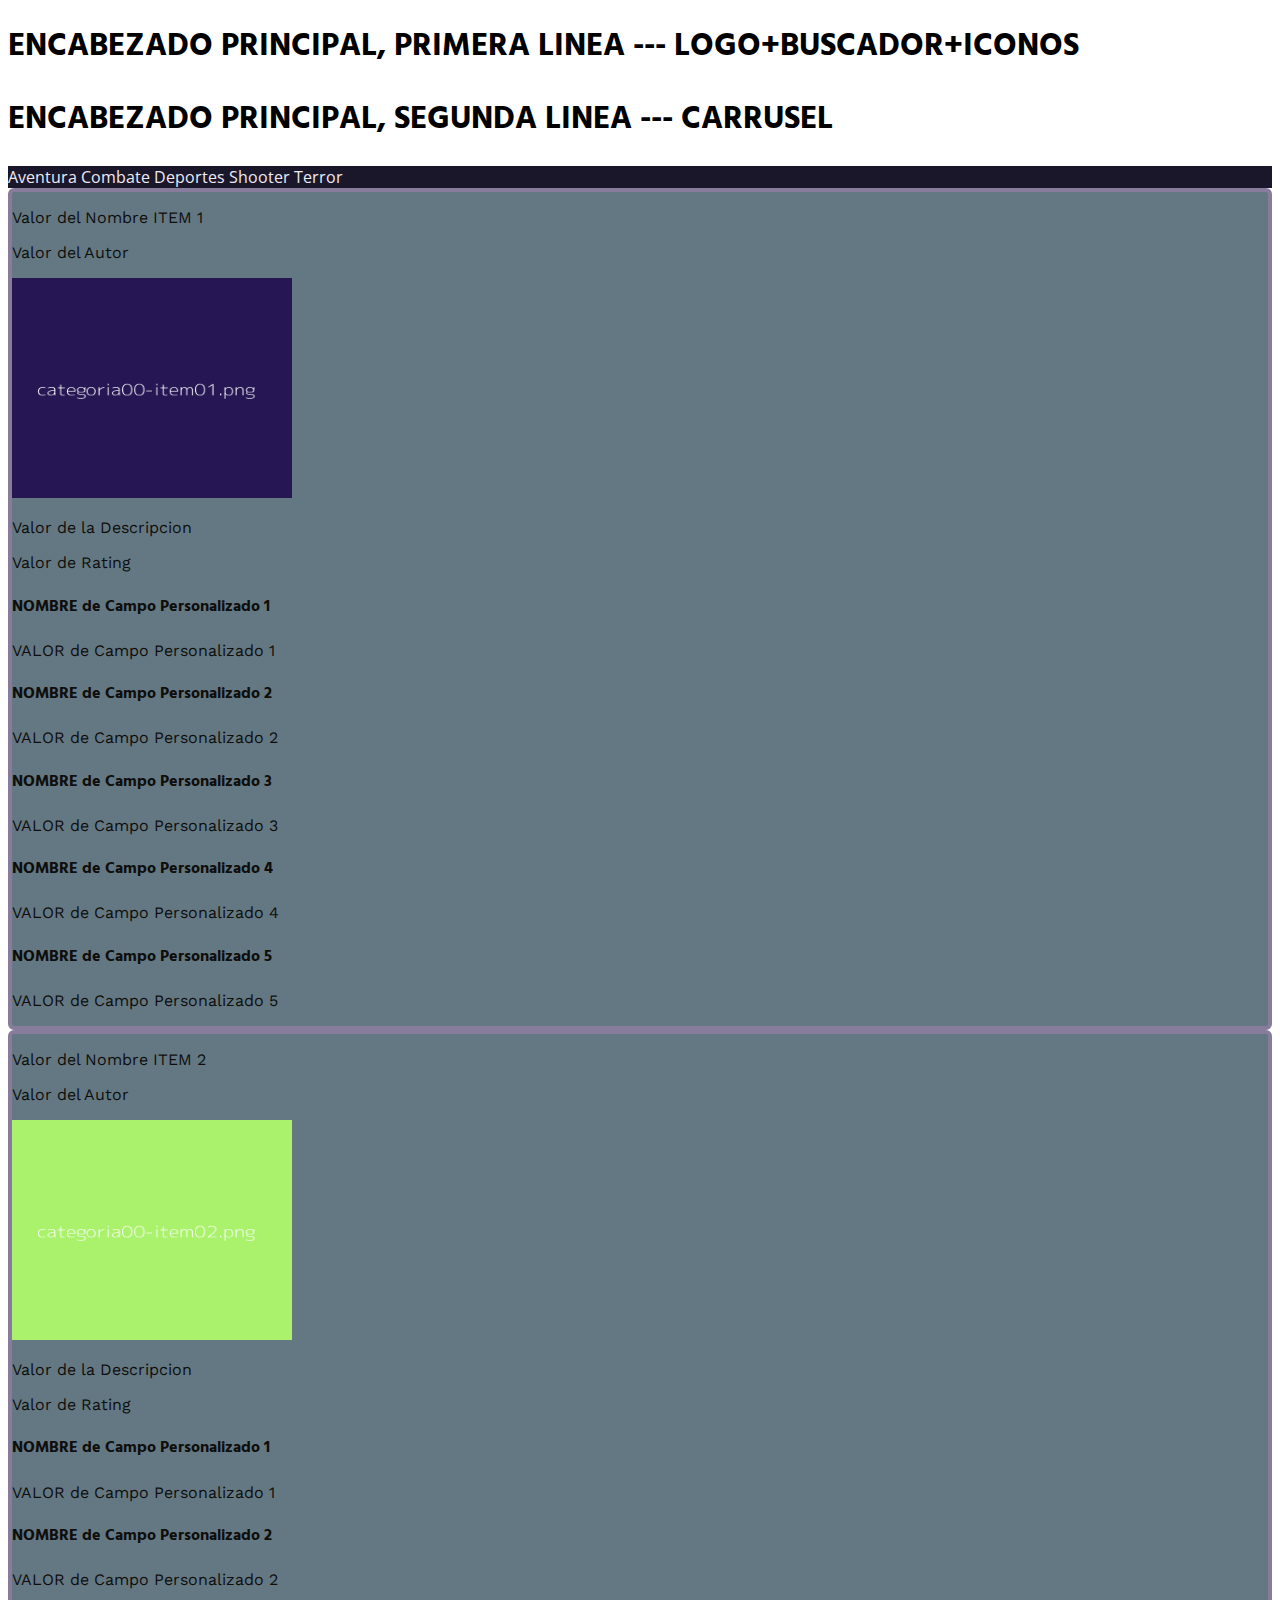
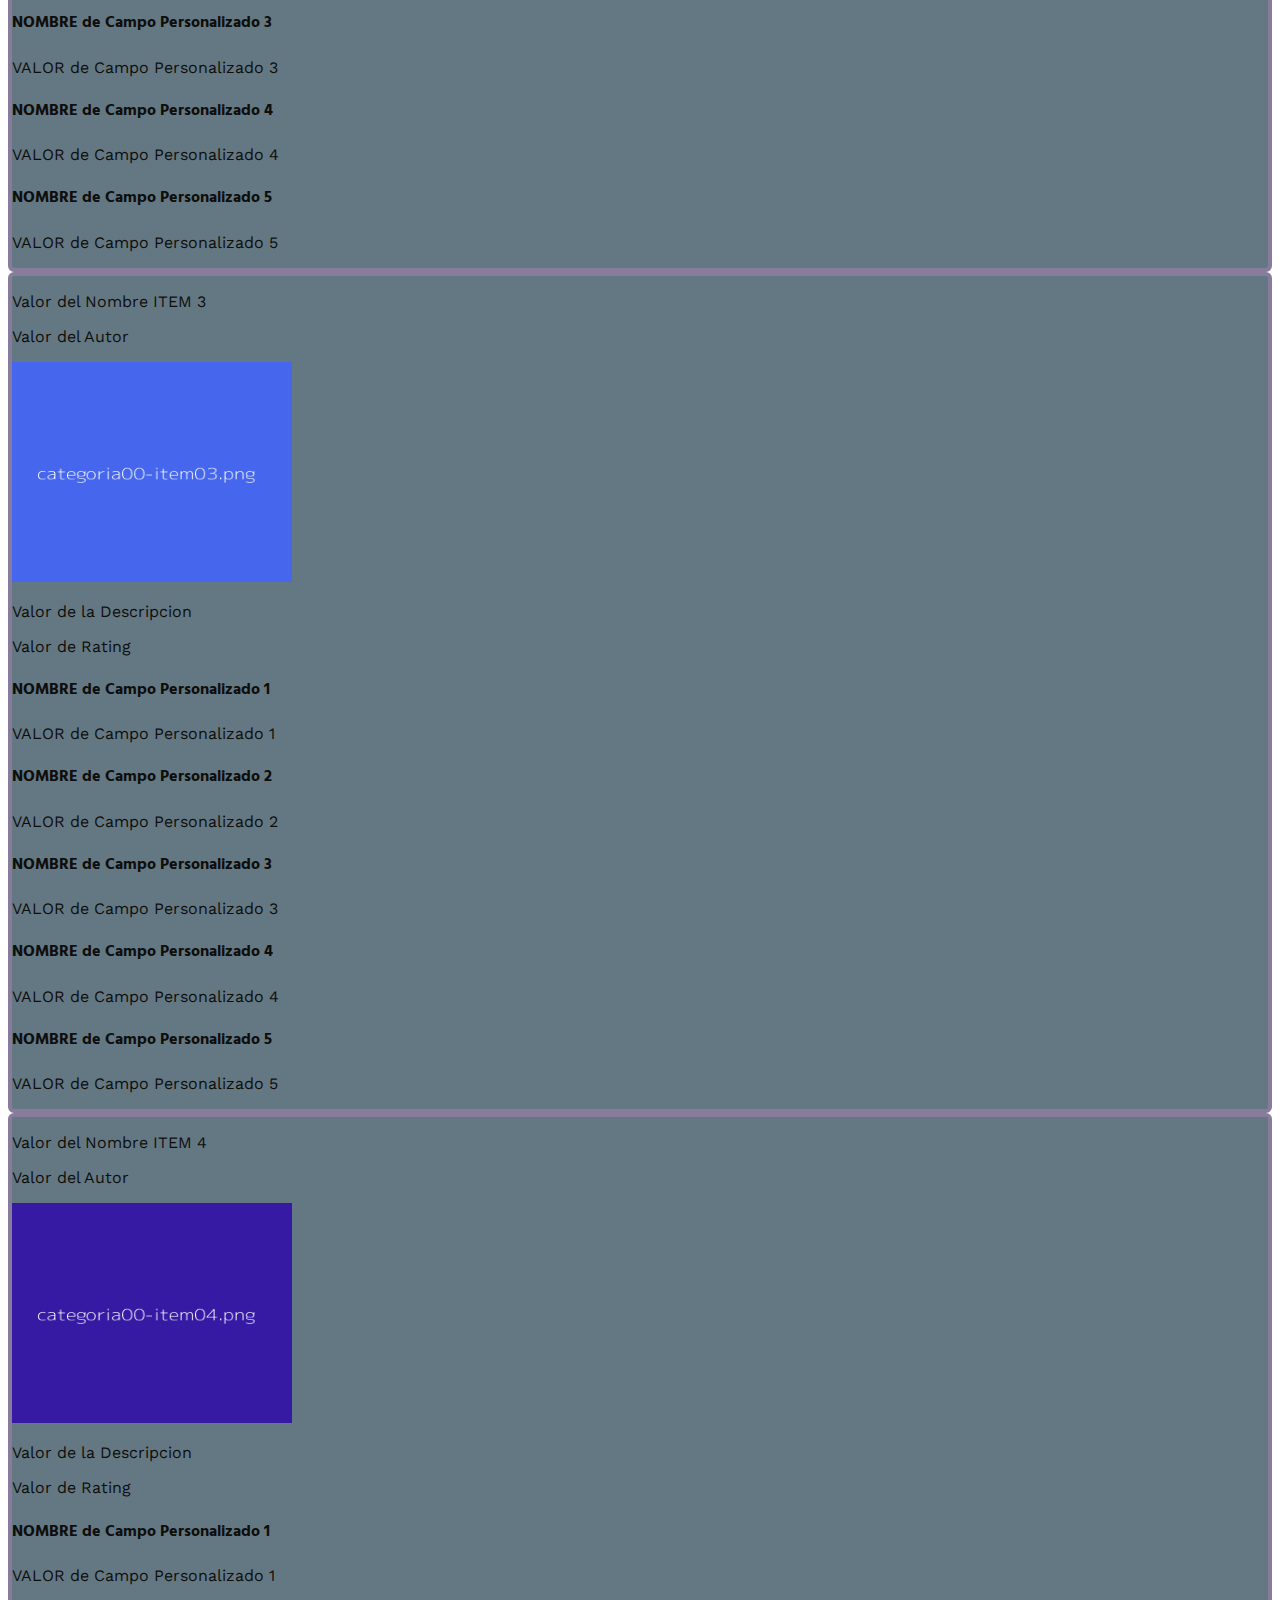
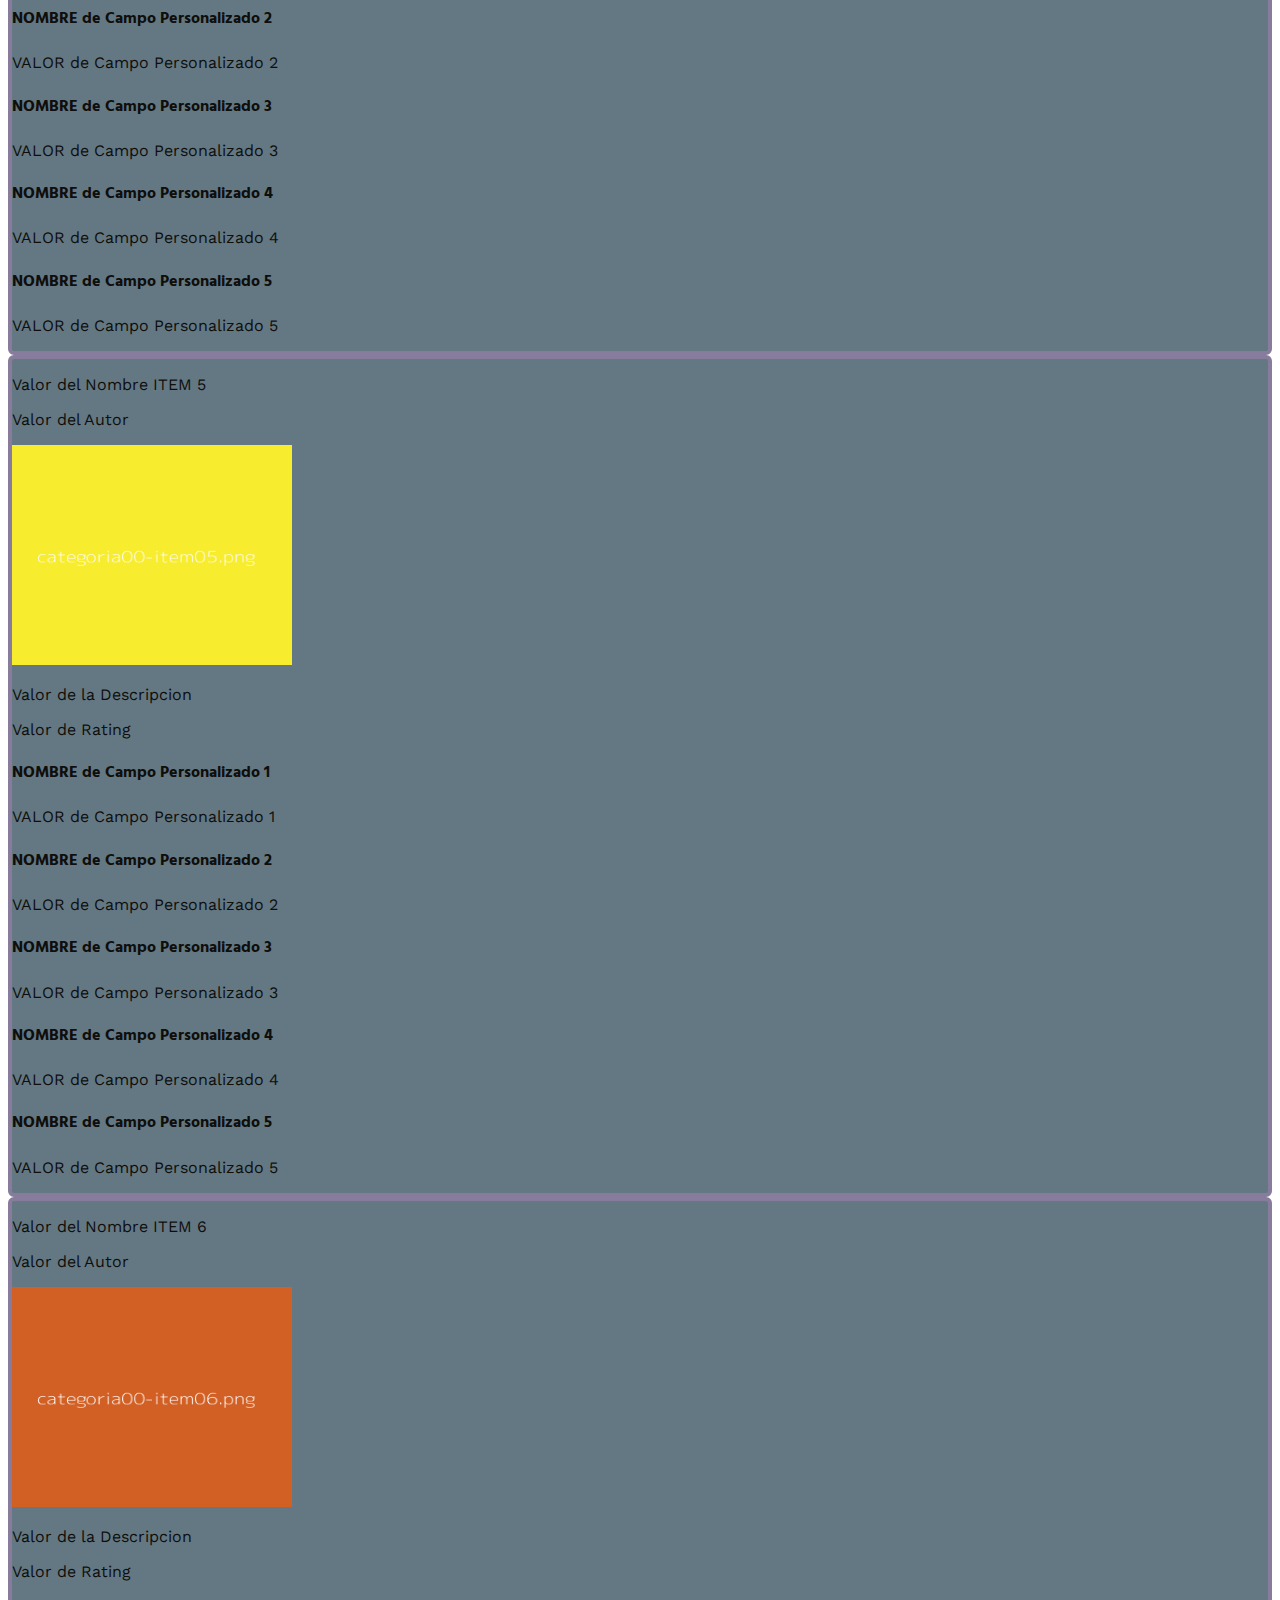
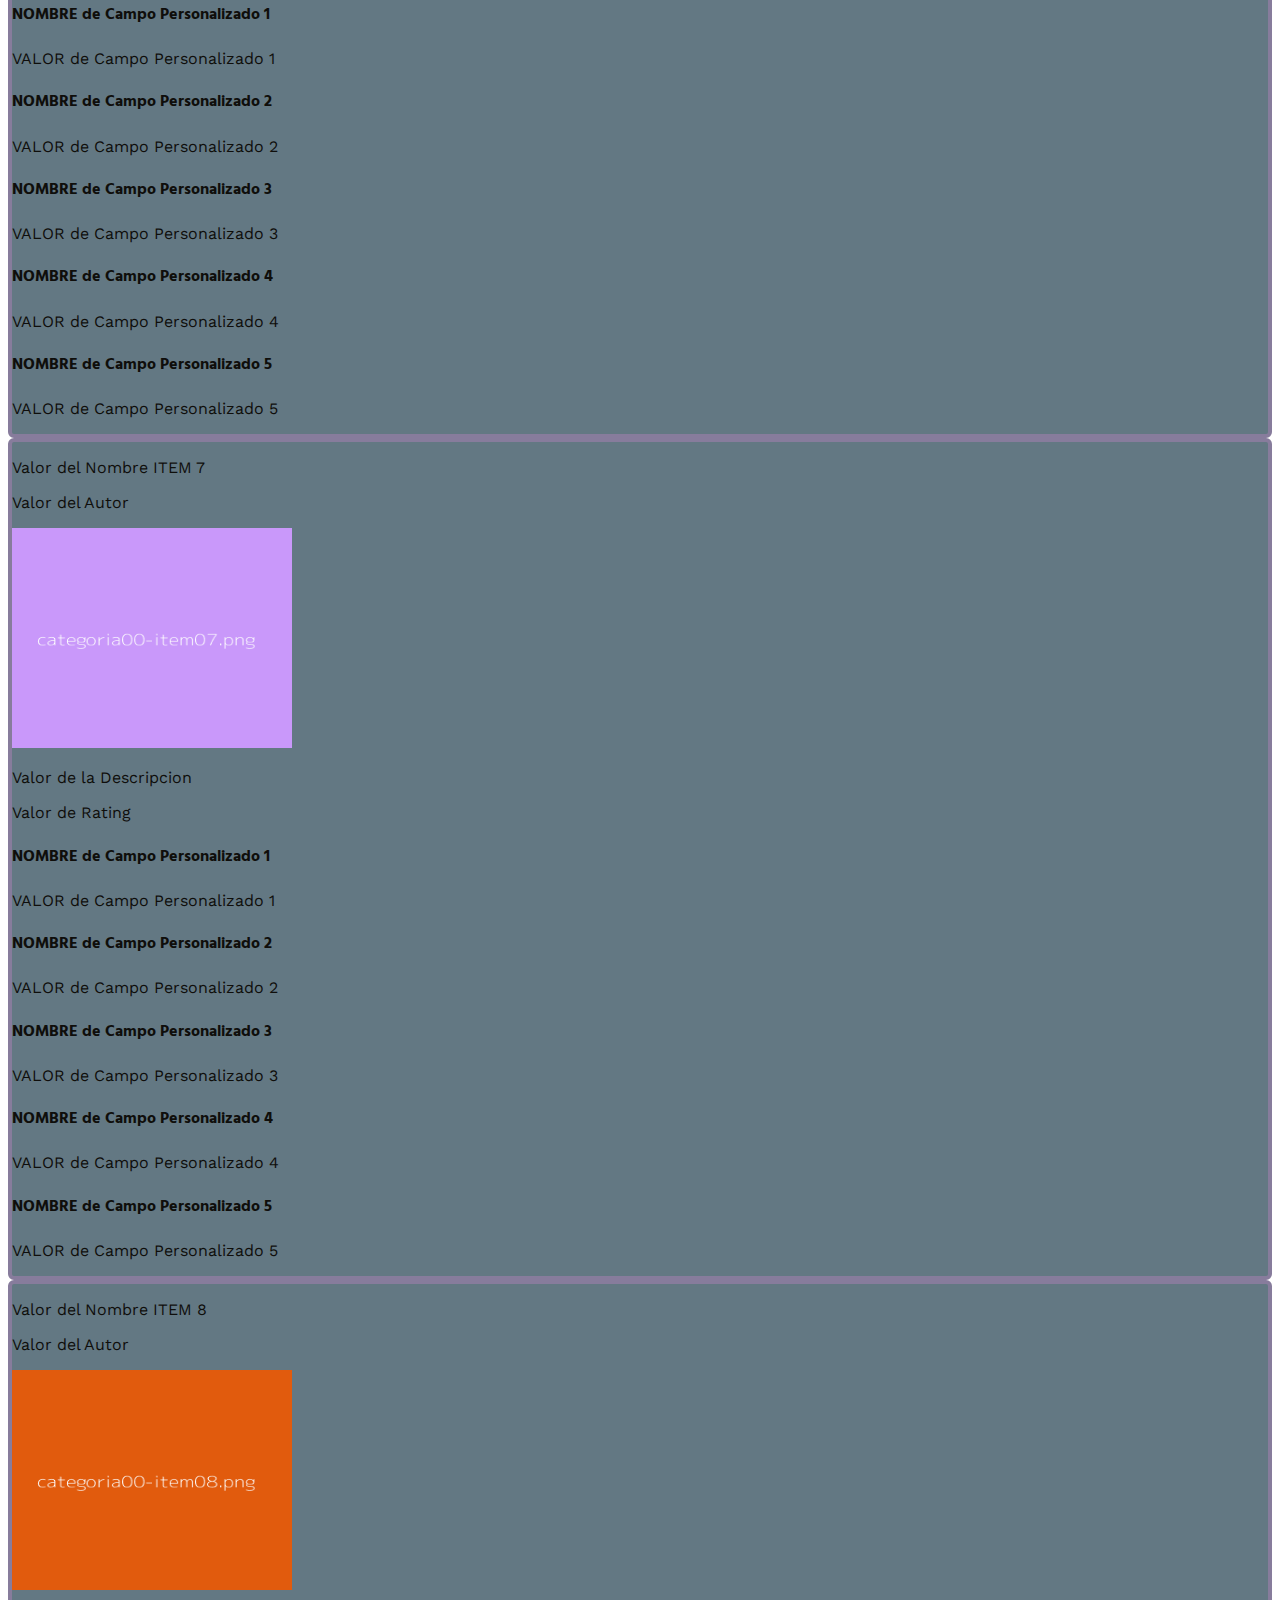
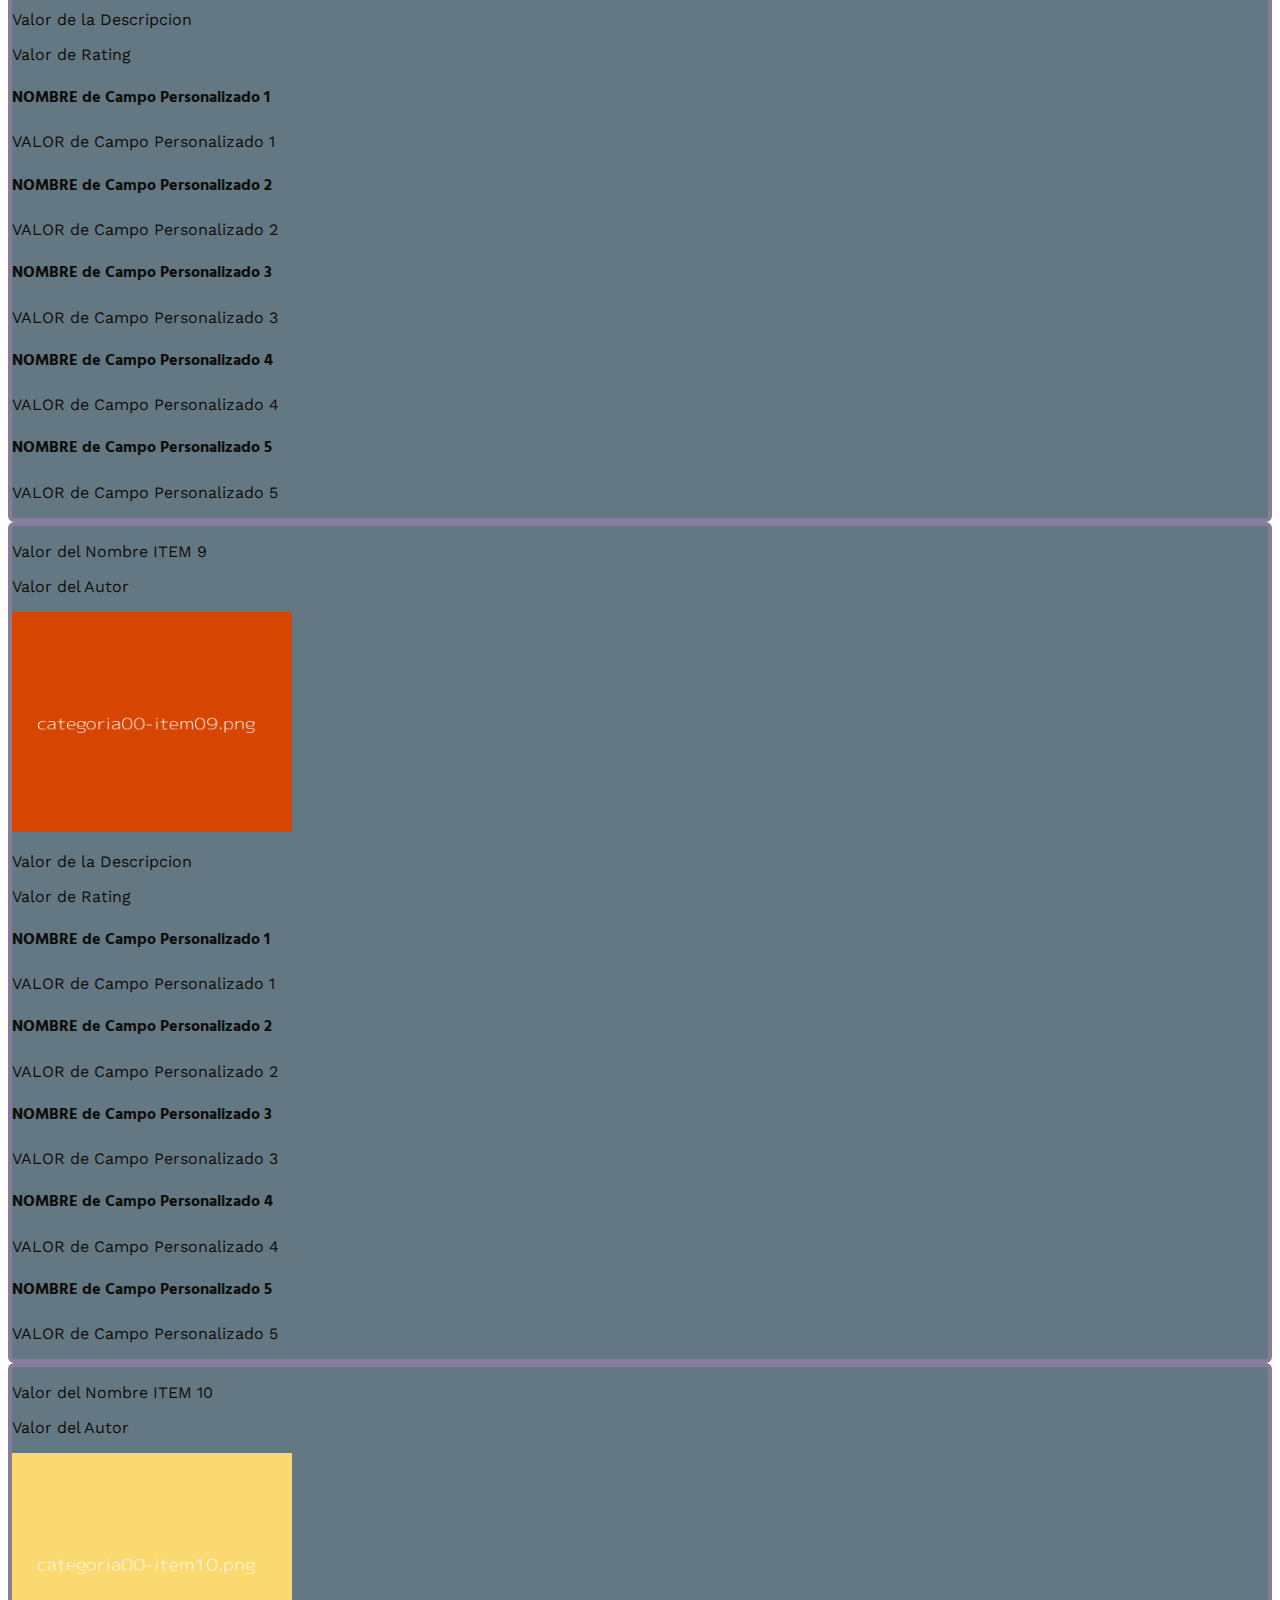
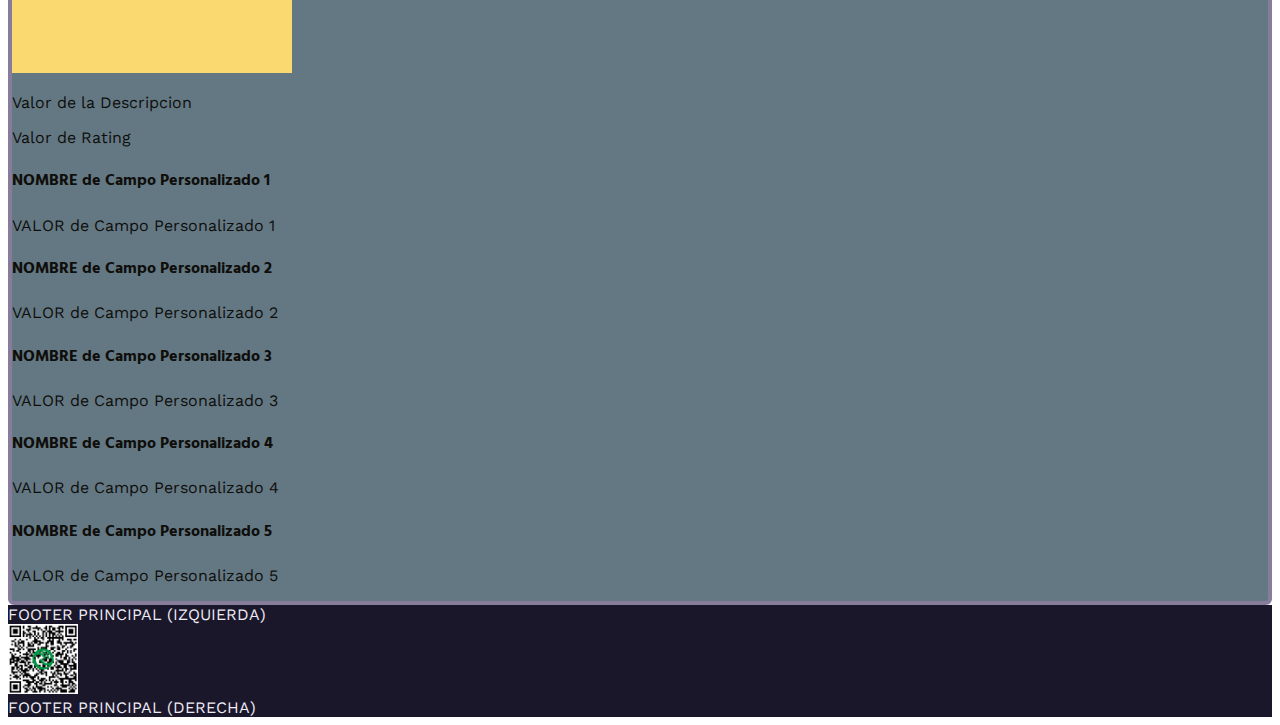
==== index.html @ 9ae249f4 "Primer commit: creacion de proyecto" ====
﻿<!DOCTYPE html>
<html lang="es">

<head>
   <meta charset="UTF-8">
   <meta name="viewport" content="width=device-width, initial-scale=1.0">
   <title>Grupo 4 | Videojuegos_4</title>

   <link rel="stylesheet" href="css/estilo-principal.css">
   <link rel="stylesheet" href="_core/css/temas_colores_fuentes.css">
   
</head>

<body>
   <header id="encabezado-principal">
      <h1 >ENCABEZADO PRINCIPAL, PRIMERA LINEA --- LOGO+BUSCADOR+ICONOS</h1>
      <h1 >ENCABEZADO PRINCIPAL, SEGUNDA LINEA --- CARRUSEL</h1>
   </header>

   <main>
      <nav id="navegacion-categoria">
         <a href="#" id="tab-categoria-1" class="tab-categoria">Aventura</a>
         <a href="#" id="tab-categoria-2" class="tab-categoria">Combate</a>
         <a href="#" id="tab-categoria-3" class="tab-categoria">Deportes</a>
         <a href="#" id="tab-categoria-4" class="tab-categoria">Shooter</a>
         <a href="#" id="tab-categoria-5" class="tab-categoria">Terror</a>
      </nav>

      <section id="seccion-filtros">
      </section>

      <section id="seccion-categoria">
         <!-- <article style="display:none;" id="categoria00-item01" class="articulo-categoria"> -->
         <article id="categoria00-item01" class="articulo-categoria item01">
            <header class="header-articulo">
               <p class="item-valor-nombre">Valor del Nombre ITEM 1</p>
               <p class="item-valor-autor">Valor del Autor</p>
               <img class="item-valor-portada" src='assets/img/categoria00-item01.png' alt='Imagen de Portada'>
               <!-- <p class="item-valor-portada">Imagen de Portada</p> -->
               <p class="item-valor-descripcion">Valor de la Descripcion</p>
               <p class="item-valor-rating">Valor de Rating</p>
            </header>
            <div class="detalle-articulo">
               <h4 class="item-campo-personalizado_1 ">NOMBRE de Campo Personalizado 1</h4>
               <p class="item-valor-personalizado_1">VALOR de Campo Personalizado 1</p>
               <h4 class="item-campo-personalizado_2 ">NOMBRE de Campo Personalizado 2</h4>
               <p class="item-valor-personalizado_2">VALOR de Campo Personalizado 2</p>
               <h4 class="item-campo-personalizado_3 ">NOMBRE de Campo Personalizado 3</h4>
               <p class="item-valor-personalizado_3">VALOR de Campo Personalizado 3</p>
               <h4 class="item-campo-personalizado_4 ">NOMBRE de Campo Personalizado 4</h4>
               <p class="item-valor-personalizado_4">VALOR de Campo Personalizado 4</p>
               <h4 class="item-campo-personalizado_5 ">NOMBRE de Campo Personalizado 5</h4>
               <p class="item-valor-personalizado_5">VALOR de Campo Personalizado 5</p>
            </div>
         </article>

         <article id="categoria00-item02" class="articulo-categoria item02">
            <header class="header-articulo">
               <p class="item-valor-nombre">Valor del Nombre ITEM 2</p>
               <p class="item-valor-autor">Valor del Autor</p>
               <img class="item-valor-portada" src='assets/img/categoria00-item02.png' alt='Imagen de Portada'>
               <p class="item-valor-descripcion">Valor de la Descripcion</p>
               <p class="item-valor-rating">Valor de Rating</p>
            </header>
            <div class="detalle-articulo">
               <h4 class="item-campo-personalizado_1">NOMBRE de Campo Personalizado 1</h4>
               <p class="item-valor-personalizado_1">VALOR de Campo Personalizado 1</p>
               <h4 class="item-campo-personalizado_2">NOMBRE de Campo Personalizado 2</h4>
               <p class="item-valor-personalizado_2">VALOR de Campo Personalizado 2</p>
               <h4 class="item-campo-personalizado_3">NOMBRE de Campo Personalizado 3</h4>
               <p class="item-valor-personalizado_3">VALOR de Campo Personalizado 3</p>
               <h4 class="item-campo-personalizado_4">NOMBRE de Campo Personalizado 4</h4>
               <p class="item-valor-personalizado_4">VALOR de Campo Personalizado 4</p>
               <h4 class="item-campo-personalizado_5">NOMBRE de Campo Personalizado 5</h4>
               <p class="item-valor-personalizado_5">VALOR de Campo Personalizado 5</p>
            </div>
         </article>

         <article id="categoria00-item03" class="articulo-categoria item03">
            <header class="header-articulo">
               <p class="item-valor-nombre">Valor del Nombre ITEM 3</p>
               <p class="item-valor-autor">Valor del Autor</p>
               <img class="item-valor-portada" src='assets/img/categoria00-item03.png' alt='Imagen de Portada'>
               <p class="item-valor-descripcion">Valor de la Descripcion</p>
               <p class="item-valor-rating">Valor de Rating</p>
            </header>
            <div class="detalle-articulo">
               <h4 class="item-campo-personalizado_1">NOMBRE de Campo Personalizado 1</h4>
               <p class="item-valor-personalizado_1">VALOR de Campo Personalizado 1</p>
               <h4 class="item-campo-personalizado_2">NOMBRE de Campo Personalizado 2</h4>
               <p class="item-valor-personalizado_2">VALOR de Campo Personalizado 2</p>
               <h4 class="item-campo-personalizado_3">NOMBRE de Campo Personalizado 3</h4>
               <p class="item-valor-personalizado_3">VALOR de Campo Personalizado 3</p>
               <h4 class="item-campo-personalizado_4">NOMBRE de Campo Personalizado 4</h4>
               <p class="item-valor-personalizado_4">VALOR de Campo Personalizado 4</p>
               <h4 class="item-campo-personalizado_5">NOMBRE de Campo Personalizado 5</h4>
               <p class="item-valor-personalizado_5">VALOR de Campo Personalizado 5</p>
            </div>
         </article>

         <article id="categoria00-item04" class="articulo-categoria item04">
            <header class="header-articulo">
               <p class="item-valor-nombre">Valor del Nombre ITEM 4</p>
               <p class="item-valor-autor">Valor del Autor</p>
               <img class="item-valor-portada" src='assets/img/categoria00-item04.png' alt='Imagen de Portada'>
               <p class="item-valor-descripcion">Valor de la Descripcion</p>
               <p class="item-valor-rating">Valor de Rating</p>
            </header>
            <div class="detalle-articulo">
               <h4 class="item-campo-personalizado_1">NOMBRE de Campo Personalizado 1</h4>
               <p class="item-valor-personalizado_1">VALOR de Campo Personalizado 1</p>
               <h4 class="item-campo-personalizado_2">NOMBRE de Campo Personalizado 2</h4>
               <p class="item-valor-personalizado_2">VALOR de Campo Personalizado 2</p>
               <h4 class="item-campo-personalizado_3">NOMBRE de Campo Personalizado 3</h4>
               <p class="item-valor-personalizado_3">VALOR de Campo Personalizado 3</p>
               <h4 class="item-campo-personalizado_4">NOMBRE de Campo Personalizado 4</h4>
               <p class="item-valor-personalizado_4">VALOR de Campo Personalizado 4</p>
               <h4 class="item-campo-personalizado_5">NOMBRE de Campo Personalizado 5</h4>
               <p class="item-valor-personalizado_5">VALOR de Campo Personalizado 5</p>
            </div>
         </article>

         <article id="categoria00-item05" class="articulo-categoria item05">
            <header class="header-articulo">
               <p class="item-valor-nombre">Valor del Nombre ITEM 5</p>
               <p class="item-valor-autor">Valor del Autor</p>
               <img class="item-valor-portada" src='assets/img/categoria00-item05.png' alt='Imagen de Portada'>
               <p class="item-valor-descripcion">Valor de la Descripcion</p>
               <p class="item-valor-rating">Valor de Rating</p>
            </header>
            <div class="detalle-articulo">
               <h4 class="item-campo-personalizado_1">NOMBRE de Campo Personalizado 1</h4>
               <p class="item-valor-personalizado_1">VALOR de Campo Personalizado 1</p>
               <h4 class="item-campo-personalizado_2">NOMBRE de Campo Personalizado 2</h4>
               <p class="item-valor-personalizado_2">VALOR de Campo Personalizado 2</p>
               <h4 class="item-campo-personalizado_3">NOMBRE de Campo Personalizado 3</h4>
               <p class="item-valor-personalizado_3">VALOR de Campo Personalizado 3</p>
               <h4 class="item-campo-personalizado_4">NOMBRE de Campo Personalizado 4</h4>
               <p class="item-valor-personalizado_4">VALOR de Campo Personalizado 4</p>
               <h4 class="item-campo-personalizado_5">NOMBRE de Campo Personalizado 5</h4>
               <p class="item-valor-personalizado_5">VALOR de Campo Personalizado 5</p>
            </div>
         </article>

         <article id="categoria00-item06" class="articulo-categoria item06">
            <header class="header-articulo">
               <p class="item-valor-nombre">Valor del Nombre ITEM 6</p>
               <p class="item-valor-autor">Valor del Autor</p>
               <img class="item-valor-portada" src='assets/img/categoria00-item06.png' alt='Imagen de Portada'>
               <p class="item-valor-descripcion">Valor de la Descripcion</p>
               <p class="item-valor-rating">Valor de Rating</p>
            </header>
            <div class="detalle-articulo">
               <h4 class="item-campo-personalizado_1">NOMBRE de Campo Personalizado 1</h4>
               <p class="item-valor-personalizado_1">VALOR de Campo Personalizado 1</p>
               <h4 class="item-campo-personalizado_2">NOMBRE de Campo Personalizado 2</h4>
               <p class="item-valor-personalizado_2">VALOR de Campo Personalizado 2</p>
               <h4 class="item-campo-personalizado_3">NOMBRE de Campo Personalizado 3</h4>
               <p class="item-valor-personalizado_3">VALOR de Campo Personalizado 3</p>
               <h4 class="item-campo-personalizado_4">NOMBRE de Campo Personalizado 4</h4>
               <p class="item-valor-personalizado_4">VALOR de Campo Personalizado 4</p>
               <h4 class="item-campo-personalizado_5">NOMBRE de Campo Personalizado 5</h4>
               <p class="item-valor-personalizado_5">VALOR de Campo Personalizado 5</p>
            </div>
         </article>

         <article id="categoria00-item07" class="articulo-categoria item07">
            <header class="header-articulo">
               <p class="item-valor-nombre">Valor del Nombre ITEM 7</p>
               <p class="item-valor-autor">Valor del Autor</p>
               <img class="item-valor-portada" src='assets/img/categoria00-item07.png' alt='Imagen de Portada'>
               <p class="item-valor-descripcion">Valor de la Descripcion</p>
               <p class="item-valor-rating">Valor de Rating</p>
            </header>
            <div class="detalle-articulo">
               <h4 class="item-campo-personalizado_1">NOMBRE de Campo Personalizado 1</h4>
               <p class="item-valor-personalizado_1">VALOR de Campo Personalizado 1</p>
               <h4 class="item-campo-personalizado_2">NOMBRE de Campo Personalizado 2</h4>
               <p class="item-valor-personalizado_2">VALOR de Campo Personalizado 2</p>
               <h4 class="item-campo-personalizado_3">NOMBRE de Campo Personalizado 3</h4>
               <p class="item-valor-personalizado_3">VALOR de Campo Personalizado 3</p>
               <h4 class="item-campo-personalizado_4">NOMBRE de Campo Personalizado 4</h4>
               <p class="item-valor-personalizado_4">VALOR de Campo Personalizado 4</p>
               <h4 class="item-campo-personalizado_5">NOMBRE de Campo Personalizado 5</h4>
               <p class="item-valor-personalizado_5">VALOR de Campo Personalizado 5</p>
            </div>
         </article>

         <article id="categoria00-item08" class="articulo-categoria item08">
            <header class="header-articulo">
               <p class="item-valor-nombre">Valor del Nombre ITEM 8</p>
               <p class="item-valor-autor">Valor del Autor</p>
               <img class="item-valor-portada" src='assets/img/categoria00-item08.png' alt='Imagen de Portada'>
               <p class="item-valor-descripcion">Valor de la Descripcion</p>
               <p class="item-valor-rating">Valor de Rating</p>
            </header>
            <div class="detalle-articulo">
               <h4 class="item-campo-personalizado_1">NOMBRE de Campo Personalizado 1</h4>
               <p class="item-valor-personalizado_1">VALOR de Campo Personalizado 1</p>
               <h4 class="item-campo-personalizado_2">NOMBRE de Campo Personalizado 2</h4>
               <p class="item-valor-personalizado_2">VALOR de Campo Personalizado 2</p>
               <h4 class="item-campo-personalizado_3">NOMBRE de Campo Personalizado 3</h4>
               <p class="item-valor-personalizado_3">VALOR de Campo Personalizado 3</p>
               <h4 class="item-campo-personalizado_4">NOMBRE de Campo Personalizado 4</h4>
               <p class="item-valor-personalizado_4">VALOR de Campo Personalizado 4</p>
               <h4 class="item-campo-personalizado_5">NOMBRE de Campo Personalizado 5</h4>
               <p class="item-valor-personalizado_5">VALOR de Campo Personalizado 5</p>
            </div>
         </article>

         <article id="categoria00-item09" class="articulo-categoria item09">
            <header class="header-articulo">
               <p class="item-valor-nombre">Valor del Nombre ITEM 9</p>
               <p class="item-valor-autor">Valor del Autor</p>
               <img class="item-valor-portada" src='assets/img/categoria00-item09.png' alt='Imagen de Portada'>
               <p class="item-valor-descripcion">Valor de la Descripcion</p>
               <p class="item-valor-rating">Valor de Rating</p>
            </header>
            <div class="detalle-articulo">
               <h4 class="item-campo-personalizado_1">NOMBRE de Campo Personalizado 1</h4>
               <p class="item-valor-personalizado_1">VALOR de Campo Personalizado 1</p>
               <h4 class="item-campo-personalizado_2">NOMBRE de Campo Personalizado 2</h4>
               <p class="item-valor-personalizado_2">VALOR de Campo Personalizado 2</p>
               <h4 class="item-campo-personalizado_3">NOMBRE de Campo Personalizado 3</h4>
               <p class="item-valor-personalizado_3">VALOR de Campo Personalizado 3</p>
               <h4 class="item-campo-personalizado_4">NOMBRE de Campo Personalizado 4</h4>
               <p class="item-valor-personalizado_4">VALOR de Campo Personalizado 4</p>
               <h4 class="item-campo-personalizado_5">NOMBRE de Campo Personalizado 5</h4>
               <p class="item-valor-personalizado_5">VALOR de Campo Personalizado 5</p>
            </div>
         </article>

         <article id="categoria00-item10" class="articulo-categoria item10">
            <header class="header-articulo">
               <p class="item-valor-nombre">Valor del Nombre ITEM 10</p>
               <p class="item-valor-autor">Valor del Autor</p>
               <img class="item-valor-portada" src='assets/img/categoria00-item10.png' alt='Imagen de Portada'>
               <p class="item-valor-descripcion">Valor de la Descripcion</p>
               <p class="item-valor-rating">Valor de Rating</p>
            </header>
            <div class="detalle-articulo">
               <h4 class="item-campo-personalizado_1">NOMBRE de Campo Personalizado 1</h4>
               <p class="item-valor-personalizado_1">VALOR de Campo Personalizado 1</p>
               <h4 class="item-campo-personalizado_2">NOMBRE de Campo Personalizado 2</h4>
               <p class="item-valor-personalizado_2">VALOR de Campo Personalizado 2</p>
               <h4 class="item-campo-personalizado_3">NOMBRE de Campo Personalizado 3</h4>
               <p class="item-valor-personalizado_3">VALOR de Campo Personalizado 3</p>
               <h4 class="item-campo-personalizado_4">NOMBRE de Campo Personalizado 4</h4>
               <p class="item-valor-personalizado_4">VALOR de Campo Personalizado 4</p>
               <h4 class="item-campo-personalizado_5">NOMBRE de Campo Personalizado 5</h4>
               <p class="item-valor-personalizado_5">VALOR de Campo Personalizado 5</p>
            </div>
         </article>
      </section>
   </main>

   <footer id="footer-principal">
      <div id="footer-principal-izquierda">FOOTER PRINCIPAL (IZQUIERDA)</div>
      <div id="footer-principal-centro"><img id="qr-code" src="assets/img/qr.png" /></div>
      <div id="footer-principal-derecha">FOOTER PRINCIPAL (DERECHA)</div>
   </footer>

   <!-- NO MODIFICAR: realiza la carga de datos -->
   <script type="module" src="_core/js/cargar_datos.js"></script>
</body>

</html>
---- css/estilo-principal.css ----
﻿@import url("_core/css/temas_colores_fuentes.css");

#encabezado-principal {
 
}

#navegacion-categoria {
   
   
}

#seccion-categoria {
   
}

.articulo-categoria {
   border: solid 4px #877c9c;
   border-radius: 6px;
}

#footer-principal {
   
}

#qr-code {
   width:70px;
   height:70px;
}

img{
   height: 220px;
   width: 280px;
   background-position: center;
   background-size: cover;
   background-attachment: fixed;

   
}




a{
   background: transparent;
   color: var(--dark-color-texto);
   text-decoration: none;
}

a:checked{
   color: var(--dark-color-texto);;
}
---- _core/css/temas_colores_fuentes.css ----
﻿/* URL Paleta de colores LIGHT: https://www.coloreasily.com/?colors=0f0e0b-ebeae5-637883-e0dfd6-877c9c */
/* URL Paleta de colores DARK: https://www.coloreasily.com/?colors=edebf4-1b172b-60539d-25203c-8579b9 */
@import url('https://fonts.googleapis.com/css2?family=Hind');
@import url('https://fonts.googleapis.com/css2?family=Work+Sans');
@import url('https://fonts.googleapis.com/css2?family=Open+Sans');

:root {
   --light-color-texto: #0f0e0b;
   --light-color-fondo: #ebeae5;
   --light-color-acento-1: #637883;
   --light-color-acento-2: #e0dfd6;
   --light-color-acento-3: #877c9c;
   --dark-color-texto: #edebf4;
   --dark-color-fondo: #1b172b;
   --dark-color-acento-1: #60539d;
   --dark-color-acento-2: #25203c;
   --dark-color-acento-3: #8579b9;
}

 .light-theme {
   color: #0f0e0b;
   background-color: #ebeae5;
}

.dark-theme {
   color: #edebf4;
   background-color: #1b172b;
}


h1,h4{
   font-family: "Hind", sans-serif;  
}

p{
   font-family: "Work Sans", sans-serif;
   background: transparent;
}

a{
   font-family: "Open Sans", sans-serif;
}

article{
   background-color: var(--light-color-acento-1);
   color: var(--light-color-texto);
}

footer{
   background:var(--dark-color-fondo);
   color: var(--dark-color-texto);
   font-family: "Work Sans", sans-serif;;
}

nav{
   background:var(--dark-color-fondo);
   color: var(--dark-color-texto);
}
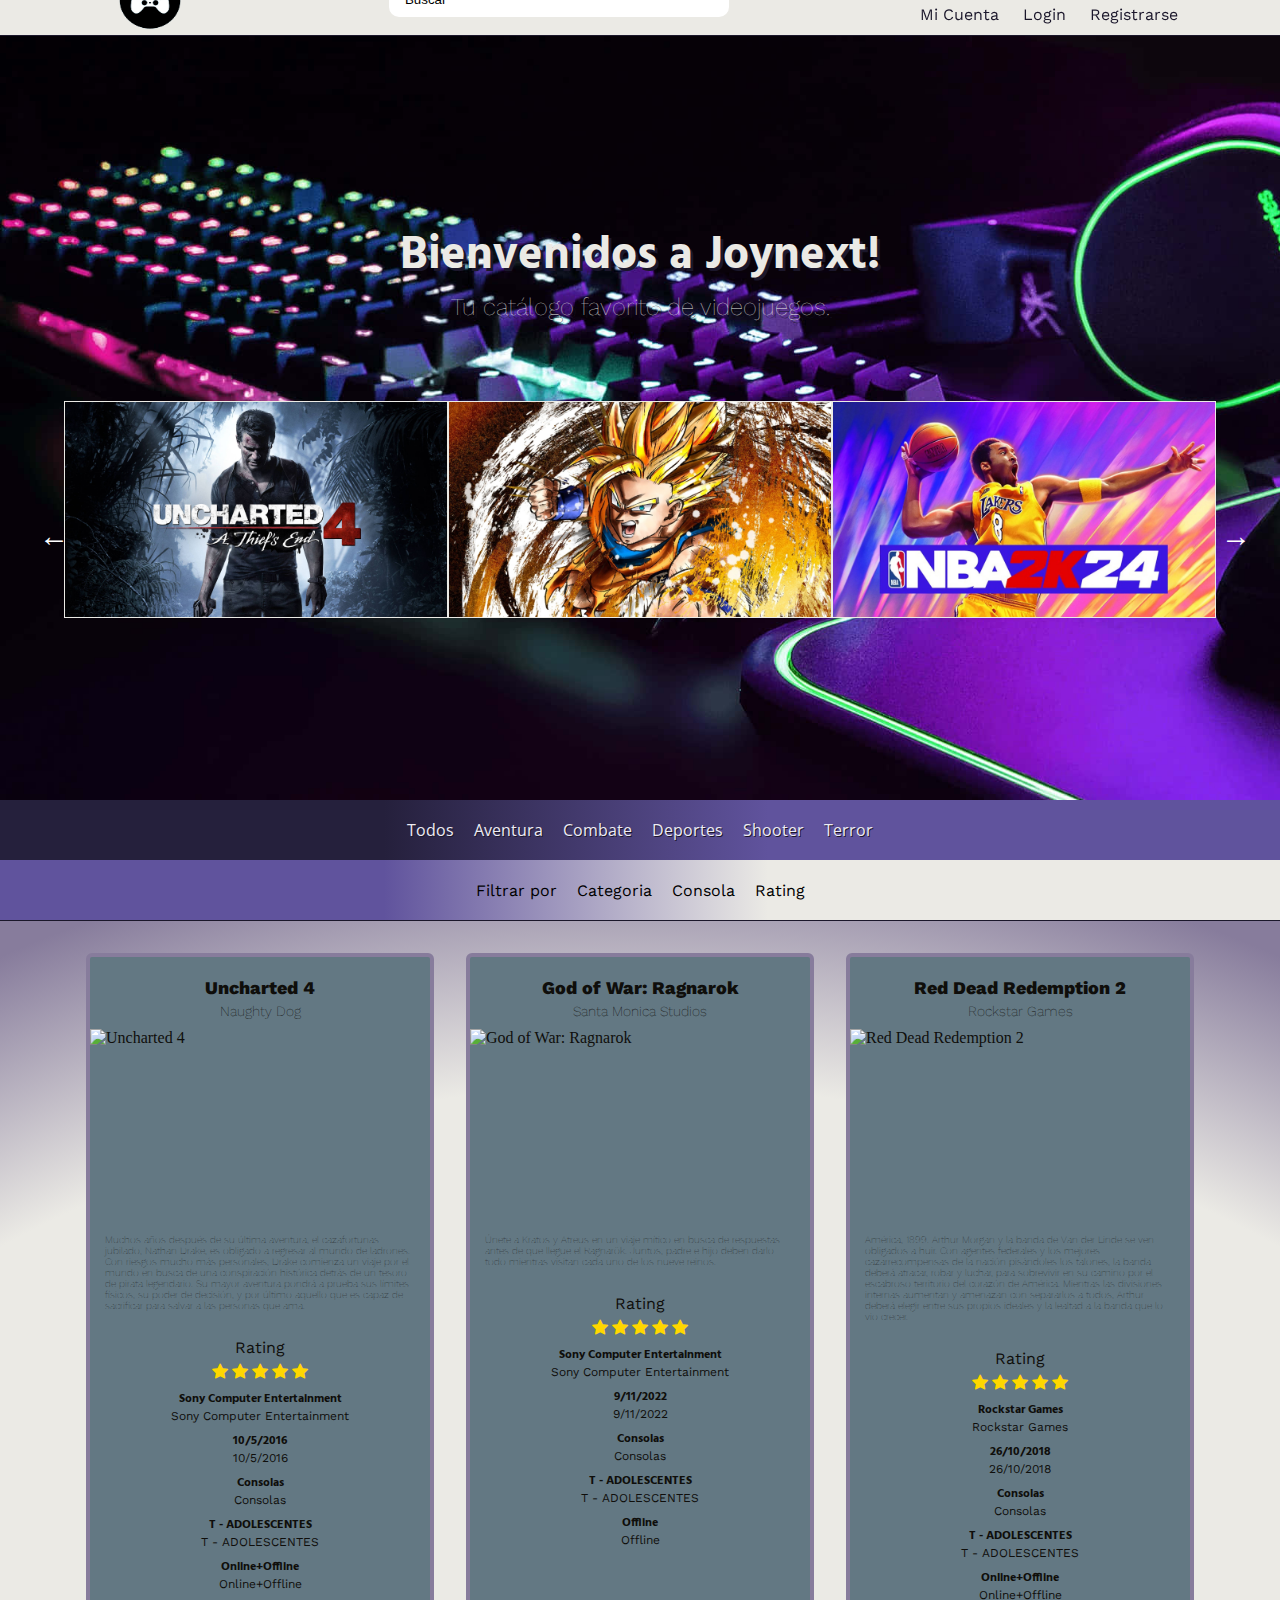
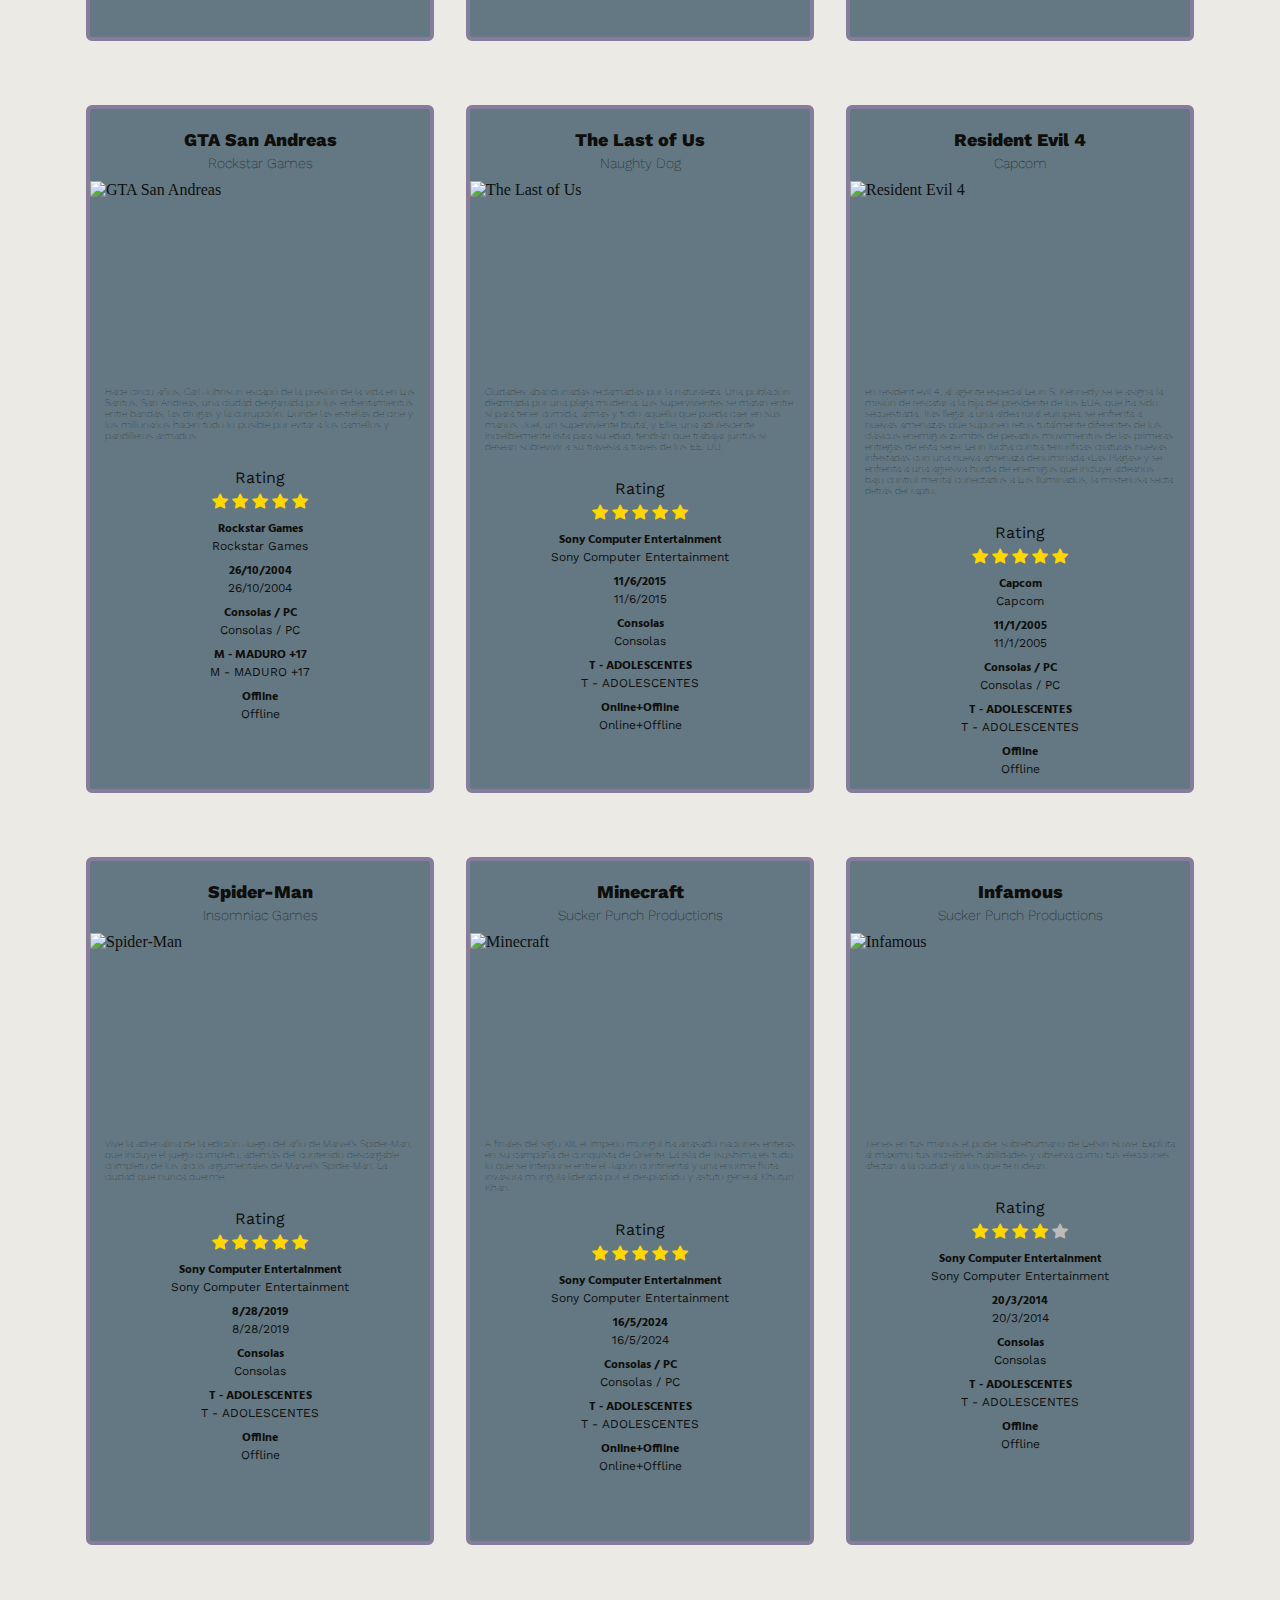
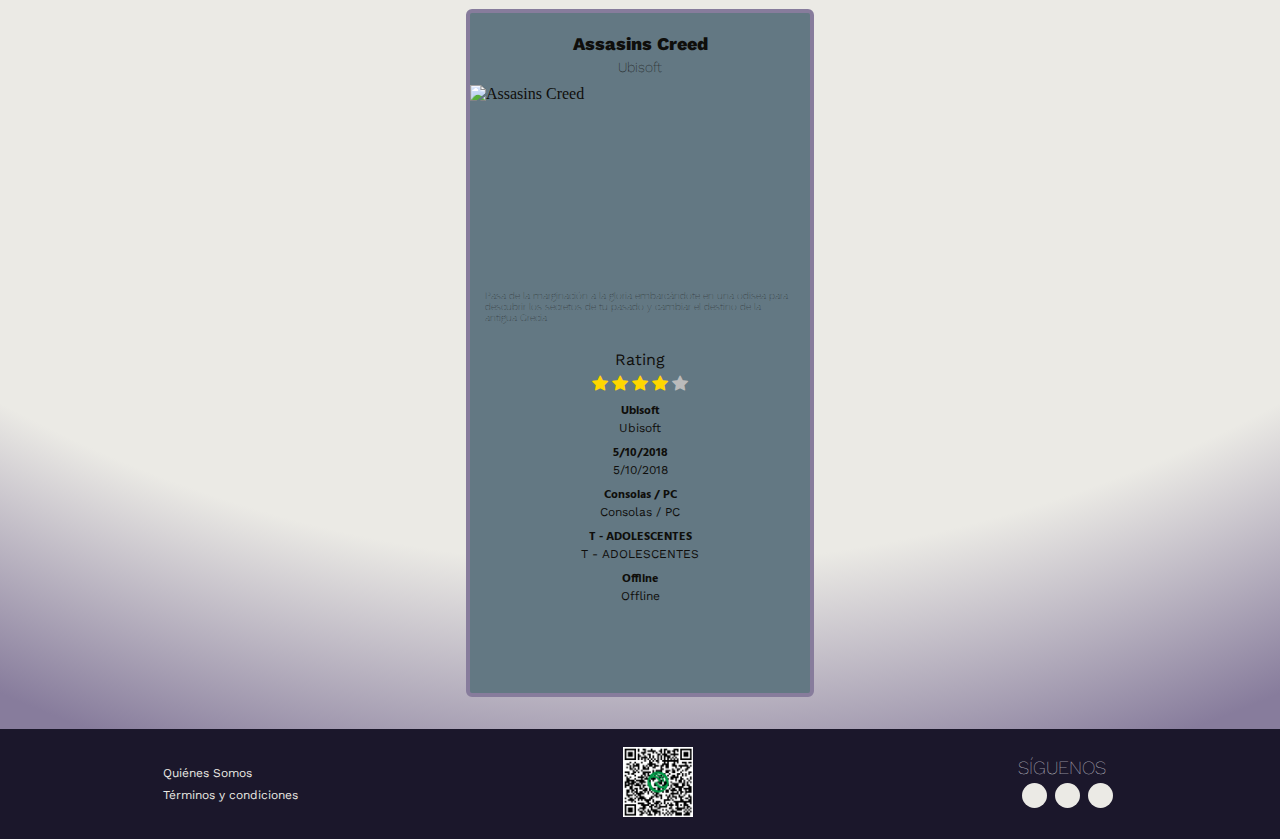
==== commit 44fbfb62: "Primer commit" ====
--- a/index.html
+++ b/index.html
@@ -4,32 +4,72 @@
 <head>
    <meta charset="UTF-8">
    <meta name="viewport" content="width=device-width, initial-scale=1.0">
-   <title>Grupo 4 | Videojuegos_4</title>
-
+   <title>Joynext | Página principal</title>
+   <link rel="shortcut icon" href="assets/img/logo.png" type="image/x-icon">
    <link rel="stylesheet" href="css/estilo-principal.css">
    <link rel="stylesheet" href="_core/css/temas_colores_fuentes.css">
-   
+   <link rel="stylesheet" href="https://cdn.jsdelivr.net/npm/bootstrap-icons@1.11.3/font/bootstrap-icons.min.css">
+   <link rel="stylesheet" href="https://fonts.googleapis.com/css2?family=Material+Symbols+Outlined:opsz,wght,FILL,GRAD@24,400,0,0" />
+   <link rel="stylesheet" type="text/css" href="css/slick.css"/>
+   <link rel="stylesheet" href="css/slick-theme.css">
+   <link rel= "stylesheet" href= "https://maxst.icons8.com/vue-static/landings/line-awesome/line-awesome/1.3.0/css/line-awesome.min.css" >
+
 </head>
 
 <body>
    <header id="encabezado-principal">
-      <h1 >ENCABEZADO PRINCIPAL, PRIMERA LINEA --- LOGO+BUSCADOR+ICONOS</h1>
-      <h1 >ENCABEZADO PRINCIPAL, SEGUNDA LINEA --- CARRUSEL</h1>
+      <div class="contenedorHeader">
+         <img class="logo itemHeader" src="assets/img/logo.png" alt=""> 
+         <div class="itemHeader buscador"><input type="search" placeholder="Buscar" class="buscador" id="buscador"></div>
+         <div class="itemHeader contenedorIconos">
+            <div class="subContIconos">
+            <a href="/html/datos-personales.html" class="letrasIconos"><span class="material-symbols-outlined">
+               person
+               </span><p>Mi Cuenta</p></a>
+            </div>
+            <div class="subContIconos">
+               <a href="/html/login.html" class="letrasIconos"><span class="material-symbols-outlined">
+               login
+               </span><p>Login</p></a>
+            </div>
+            <div class="subContIconos">
+               <a href="/html/registrarse.html" class="letrasIconos"><span class="material-symbols-outlined">
+                  app_registration
+               </span><p>Registrarse</p></a>  
+            </div>
+         </div>
+         </div>
+      <div class="contenedorCarrusel">
+         <h1 class="tituloHeader">Bienvenidos a Joynext!</h1>
+         <h3 class="subituloHeader">Tu catálogo favorito de videojuegos.</h3>
+				<article class="slider">
+					<img class="img1" src="assets/img/uncharted.jpg" alt="">
+					<img class="img1" src="assets/img/dbz.jpg" alt="">
+               <img class="img1" src="assets/img/nba 2k .jpg" alt="">
+					<img class="img1" src="assets/img/cod.jpg" alt="">
+               <img class="img1" src="assets/img/fnaf.jpg" alt="">
+				</article>      
+      </div>
    </header>
 
    <main>
-      <nav id="navegacion-categoria">
-         <a href="#" id="tab-categoria-1" class="tab-categoria">Aventura</a>
-         <a href="#" id="tab-categoria-2" class="tab-categoria">Combate</a>
-         <a href="#" id="tab-categoria-3" class="tab-categoria">Deportes</a>
-         <a href="#" id="tab-categoria-4" class="tab-categoria">Shooter</a>
-         <a href="#" id="tab-categoria-5" class="tab-categoria">Terror</a>
+      <nav id="navegacion-categoria" class="tiposJuegos">
+         <a href="#" id="tab-categoria-0" class="tab-categoria itemNav">Todos</a>
+         <a href="#" id="tab-categoria-1" class="tab-categoria itemNav">Aventura</a>
+         <a href="#" id="tab-categoria-2" class="tab-categoria itemNav">Combate</a>
+         <a href="#" id="tab-categoria-3" class="tab-categoria itemNav">Deportes</a>
+         <a href="#" id="tab-categoria-4" class="tab-categoria itemNav">Shooter</a>
+         <a href="#" id="tab-categoria-5" class="tab-categoria itemNav">Terror</a>
       </nav>
 
-      <section id="seccion-filtros">
+      <section id="seccion-filtros" class="filtros">
+         <p class="itemFiltro">Filtrar por</p>
+         <p class="itemFiltro">Categoria</p>
+         <p class="itemFiltro">Consola</p>
+         <p class="itemFiltro">Rating</p>
       </section>
 
-      <section id="seccion-categoria">
+      <section id="seccion-categoria" class="contenedorMain">
          <!-- <article style="display:none;" id="categoria00-item01" class="articulo-categoria"> -->
          <article id="categoria00-item01" class="articulo-categoria item01">
             <header class="header-articulo">
@@ -38,7 +78,14 @@
                <img class="item-valor-portada" src='assets/img/categoria00-item01.png' alt='Imagen de Portada'>
                <!-- <p class="item-valor-portada">Imagen de Portada</p> -->
                <p class="item-valor-descripcion">Valor de la Descripcion</p>
-               <p class="item-valor-rating">Valor de Rating</p>
+               <p class="item-valor-rating">Valor de Rating </p>
+               <div class="calificacion">
+                  <i class="bi bi-star-fill star"></i>
+                  <i class="bi bi-star-fill star"></i>
+                  <i class="bi bi-star-fill star"></i>
+                  <i class="bi bi-star-fill star"></i>
+                  <i class="bi bi-star-fill star"></i>
+               </div>
             </header>
             <div class="detalle-articulo">
                <h4 class="item-campo-personalizado_1 ">NOMBRE de Campo Personalizado 1</h4>
@@ -61,6 +108,13 @@
                <img class="item-valor-portada" src='assets/img/categoria00-item02.png' alt='Imagen de Portada'>
                <p class="item-valor-descripcion">Valor de la Descripcion</p>
                <p class="item-valor-rating">Valor de Rating</p>
+               <div class="calificacion">
+                  <i class="bi bi-star-fill star2"></i>
+                  <i class="bi bi-star-fill star2"></i>
+                  <i class="bi bi-star-fill star2"></i>
+                  <i class="bi bi-star-fill star2"></i>
+                  <i class="bi bi-star-fill star2"></i>
+               </div>
             </header>
             <div class="detalle-articulo">
                <h4 class="item-campo-personalizado_1">NOMBRE de Campo Personalizado 1</h4>
@@ -83,6 +137,13 @@
                <img class="item-valor-portada" src='assets/img/categoria00-item03.png' alt='Imagen de Portada'>
                <p class="item-valor-descripcion">Valor de la Descripcion</p>
                <p class="item-valor-rating">Valor de Rating</p>
+               <div class="calificacion">
+                  <i class="bi bi-star-fill star3"></i>
+                  <i class="bi bi-star-fill star3"></i>
+                  <i class="bi bi-star-fill star3"></i>
+                  <i class="bi bi-star-fill star3"></i>
+                  <i class="bi bi-star-fill star3"></i>
+               </div>
             </header>
             <div class="detalle-articulo">
                <h4 class="item-campo-personalizado_1">NOMBRE de Campo Personalizado 1</h4>
@@ -105,6 +166,13 @@
                <img class="item-valor-portada" src='assets/img/categoria00-item04.png' alt='Imagen de Portada'>
                <p class="item-valor-descripcion">Valor de la Descripcion</p>
                <p class="item-valor-rating">Valor de Rating</p>
+               <div class="calificacion">
+                  <i class="bi bi-star-fill star4"></i>
+                  <i class="bi bi-star-fill star4"></i>
+                  <i class="bi bi-star-fill star4"></i>
+                  <i class="bi bi-star-fill star4"></i>
+                  <i class="bi bi-star-fill star4"></i>
+               </div>
             </header>
             <div class="detalle-articulo">
                <h4 class="item-campo-personalizado_1">NOMBRE de Campo Personalizado 1</h4>
@@ -127,6 +195,13 @@
                <img class="item-valor-portada" src='assets/img/categoria00-item05.png' alt='Imagen de Portada'>
                <p class="item-valor-descripcion">Valor de la Descripcion</p>
                <p class="item-valor-rating">Valor de Rating</p>
+               <div class="calificacion">
+                  <i class="bi bi-star-fill star5"></i>
+                  <i class="bi bi-star-fill star5"></i>
+                  <i class="bi bi-star-fill star5"></i>
+                  <i class="bi bi-star-fill star5"></i>
+                  <i class="bi bi-star-fill star5"></i>
+               </div>
             </header>
             <div class="detalle-articulo">
                <h4 class="item-campo-personalizado_1">NOMBRE de Campo Personalizado 1</h4>
@@ -149,6 +224,13 @@
                <img class="item-valor-portada" src='assets/img/categoria00-item06.png' alt='Imagen de Portada'>
                <p class="item-valor-descripcion">Valor de la Descripcion</p>
                <p class="item-valor-rating">Valor de Rating</p>
+               <div class="calificacion">
+                  <i class="bi bi-star-fill star6"></i>
+                  <i class="bi bi-star-fill star6"></i>
+                  <i class="bi bi-star-fill star6"></i>
+                  <i class="bi bi-star-fill star6"></i>
+                  <i class="bi bi-star-fill star6"></i>
+               </div>
             </header>
             <div class="detalle-articulo">
                <h4 class="item-campo-personalizado_1">NOMBRE de Campo Personalizado 1</h4>
@@ -171,6 +253,13 @@
                <img class="item-valor-portada" src='assets/img/categoria00-item07.png' alt='Imagen de Portada'>
                <p class="item-valor-descripcion">Valor de la Descripcion</p>
                <p class="item-valor-rating">Valor de Rating</p>
+               <div class="calificacion">
+                  <i class="bi bi-star-fill star7"></i>
+                  <i class="bi bi-star-fill star7"></i>
+                  <i class="bi bi-star-fill star7"></i>
+                  <i class="bi bi-star-fill star7"></i>
+                  <i class="bi bi-star-fill star7"></i>
+               </div>
             </header>
             <div class="detalle-articulo">
                <h4 class="item-campo-personalizado_1">NOMBRE de Campo Personalizado 1</h4>
@@ -193,6 +282,13 @@
                <img class="item-valor-portada" src='assets/img/categoria00-item08.png' alt='Imagen de Portada'>
                <p class="item-valor-descripcion">Valor de la Descripcion</p>
                <p class="item-valor-rating">Valor de Rating</p>
+               <div class="calificacion">
+                  <i class="bi bi-star-fill star8"></i>
+                  <i class="bi bi-star-fill star8"></i>
+                  <i class="bi bi-star-fill star8"></i>
+                  <i class="bi bi-star-fill star8"></i>
+                  <i class="bi bi-star-fill star8"></i>
+               </div>
             </header>
             <div class="detalle-articulo">
                <h4 class="item-campo-personalizado_1">NOMBRE de Campo Personalizado 1</h4>
@@ -215,19 +311,27 @@
                <img class="item-valor-portada" src='assets/img/categoria00-item09.png' alt='Imagen de Portada'>
                <p class="item-valor-descripcion">Valor de la Descripcion</p>
                <p class="item-valor-rating">Valor de Rating</p>
-            </header>
-            <div class="detalle-articulo">
-               <h4 class="item-campo-personalizado_1">NOMBRE de Campo Personalizado 1</h4>
-               <p class="item-valor-personalizado_1">VALOR de Campo Personalizado 1</p>
-               <h4 class="item-campo-personalizado_2">NOMBRE de Campo Personalizado 2</h4>
-               <p class="item-valor-personalizado_2">VALOR de Campo Personalizado 2</p>
-               <h4 class="item-campo-personalizado_3">NOMBRE de Campo Personalizado 3</h4>
-               <p class="item-valor-personalizado_3">VALOR de Campo Personalizado 3</p>
-               <h4 class="item-campo-personalizado_4">NOMBRE de Campo Personalizado 4</h4>
-               <p class="item-valor-personalizado_4">VALOR de Campo Personalizado 4</p>
-               <h4 class="item-campo-personalizado_5">NOMBRE de Campo Personalizado 5</h4>
-               <p class="item-valor-personalizado_5">VALOR de Campo Personalizado 5</p>
-            </div>
+               <div class="calificacion">
+                  <i class="bi bi-star-fill star9"></i>
+                  <i class="bi bi-star-fill star9"></i>
+                  <i class="bi bi-star-fill star9"></i>
+                  <i class="bi bi-star-fill star9"></i>
+                  <i class="bi bi-star-fill star9"></i>
+               </div>
+            </header>
+            <div class="detalle-articulo">
+               <h4 class="item-campo-personalizado_1">NOMBRE de Campo Personalizado 1</h4>
+               <p class="item-valor-personalizado_1">VALOR de Campo Personalizado 1</p>
+               <h4 class="item-campo-personalizado_2">NOMBRE de Campo Personalizado 2</h4>
+               <p class="item-valor-personalizado_2">VALOR de Campo Personalizado 2</p>
+               <h4 class="item-campo-personalizado_3">NOMBRE de Campo Personalizado 3</h4>
+               <p class="item-valor-personalizado_3">VALOR de Campo Personalizado 3</p>
+               <h4 class="item-campo-personalizado_4">NOMBRE de Campo Personalizado 4</h4>
+               <p class="item-valor-personalizado_4">VALOR de Campo Personalizado 4</p>
+               <h4 class="item-campo-personalizado_5">NOMBRE de Campo Personalizado 5</h4>
+               <p class="item-valor-personalizado_5">VALOR de Campo Personalizado 5</p>
+            </div>
+            
          </article>
 
          <article id="categoria00-item10" class="articulo-categoria item10">
@@ -237,31 +341,63 @@
                <img class="item-valor-portada" src='assets/img/categoria00-item10.png' alt='Imagen de Portada'>
                <p class="item-valor-descripcion">Valor de la Descripcion</p>
                <p class="item-valor-rating">Valor de Rating</p>
-            </header>
-            <div class="detalle-articulo">
-               <h4 class="item-campo-personalizado_1">NOMBRE de Campo Personalizado 1</h4>
-               <p class="item-valor-personalizado_1">VALOR de Campo Personalizado 1</p>
-               <h4 class="item-campo-personalizado_2">NOMBRE de Campo Personalizado 2</h4>
-               <p class="item-valor-personalizado_2">VALOR de Campo Personalizado 2</p>
-               <h4 class="item-campo-personalizado_3">NOMBRE de Campo Personalizado 3</h4>
-               <p class="item-valor-personalizado_3">VALOR de Campo Personalizado 3</p>
-               <h4 class="item-campo-personalizado_4">NOMBRE de Campo Personalizado 4</h4>
-               <p class="item-valor-personalizado_4">VALOR de Campo Personalizado 4</p>
-               <h4 class="item-campo-personalizado_5">NOMBRE de Campo Personalizado 5</h4>
-               <p class="item-valor-personalizado_5">VALOR de Campo Personalizado 5</p>
-            </div>
+               <div class="calificacion">
+                  <i class="bi bi-star-fill star10"></i>
+                  <i class="bi bi-star-fill star10"></i>
+                  <i class="bi bi-star-fill star10"></i>
+                  <i class="bi bi-star-fill star10"></i>
+                  <i class="bi bi-star-fill star10"></i>
+               </div>
+            </header>
+         </header>
+         <div class="detalle-articulo">
+            <h4 class="item-campo-personalizado_1">NOMBRE de Campo Personalizado 1</h4>
+            <p class="item-valor-personalizado_1">VALOR de Campo Personalizado 1</p>
+            <h4 class="item-campo-personalizado_2">NOMBRE de Campo Personalizado 2</h4>
+            <p class="item-valor-personalizado_2">VALOR de Campo Personalizado 2</p>
+            <h4 class="item-campo-personalizado_3">NOMBRE de Campo Personalizado 3</h4>
+            <p class="item-valor-personalizado_3">VALOR de Campo Personalizado 3</p>
+            <h4 class="item-campo-personalizado_4">NOMBRE de Campo Personalizado 4</h4>
+            <p class="item-valor-personalizado_4">VALOR de Campo Personalizado 4</p>
+            <h4 class="item-campo-personalizado_5">NOMBRE de Campo Personalizado 5</h4>
+            <p class="item-valor-personalizado_5">VALOR de Campo Personalizado 5</p>
+         </div>
          </article>
       </section>
    </main>
 
-   <footer id="footer-principal">
-      <div id="footer-principal-izquierda">FOOTER PRINCIPAL (IZQUIERDA)</div>
+   <footer id="footer-principal" class="contenedorFooter">
+      <div id="footer-principal-izquierda">
+         <p class="parrafoFooter">Quiénes Somos</p>
+         <p class="parrafoFooter">Términos y condiciones</p>
+      </div>
       <div id="footer-principal-centro"><img id="qr-code" src="assets/img/qr.png" /></div>
-      <div id="footer-principal-derecha">FOOTER PRINCIPAL (DERECHA)</div>
+      <div id="footer-principal-derecha">
+         <h3>SÍGUENOS</h3>
+         <div class="contenedorIconosFooter">
+            <div class="iconosFooter" onclick="abrirYT()"><i class="lab la-youtube"></i></div>
+            <div class="iconosFooter" onclick="abrirIg()"><i class="lab la-instagram"></i></div>
+            <div class="iconosFooter" onclick="abrirFacebook()"><i class="lab la-facebook-square"></i></div>
+         </div>
+      </div>
    </footer>
 
    <!-- NO MODIFICAR: realiza la carga de datos -->
    <script type="module" src="_core/js/cargar_datos.js"></script>
+
+   
+   <script src="js/javascript.js"></script>
+   <script type="text/javascript" src="js/jquery-3.5.1.min.js"></script>
+   <script type="text/javascript" src="js/slick.min.js"></script>
+<script>
+    $('.slider').slick({
+  slidesToShow: 3,
+  slidesToScroll: 1,
+  autoplay: true,
+  autoplaySpeed: 2000,
+});
+</script>
+   
 </body>
 
 </html>--- a/css/estilo-principal.css
+++ b/css/estilo-principal.css
@@ -1,4 +1,5 @@
 ﻿@import url("_core/css/temas_colores_fuentes.css");
+@import url("url(../assets/img)");
 
 #encabezado-principal {
  
@@ -11,6 +12,16 @@
 
 #seccion-categoria {
    
+}
+
+*{
+   margin: 0;
+}
+
+*::selection{
+   background: #1b172b;
+   color: #877c9c;
+   scroll-behavior: smooth;
 }
 
 .articulo-categoria {
@@ -28,13 +39,11 @@
 }
 
 img{
-   height: 220px;
-   width: 280px;
+   height: 190px;
+   width: 340px;
    background-position: center;
    background-size: cover;
    background-attachment: fixed;
-
-   
 }
 
 
@@ -50,7 +59,463 @@
    color: var(--dark-color-texto);;
 }
 
-
-
-
-
+.logo{
+   height: 90px;
+   width: 120px;
+   cursor: pointer;
+}
+
+h3{
+   font-weight: 100;
+}
+
+.contenedorHeader{
+   align-self: center;
+   justify-self: center;
+   display: flex;
+   flex-direction: row;
+   align-items: center;
+   justify-content: space-around;
+   height: 70px;
+   width: 100%;
+   border-bottom: solid 1px #1b172b;
+   background: #ebeae5;
+   position: fixed;
+   z-index: 1;
+}
+
+.itemHeader{
+   margin: 12px;
+}
+
+.contenedorCarrusel{
+   width: 100%;
+   height: 800px;
+   display: flex;
+   flex-direction: column;
+   align-items: center;
+   justify-content: center;
+   background-image: url("/assets/img/imagen-Header2.jpg");
+   background-repeat: no-repeat;
+   background-size: cover;
+} 
+
+.slider{
+   display: flex;
+   align-items: center;
+   justify-content: center;
+   width: 90%;
+   height: 260px;
+   background: transparent;
+
+}
+
+.img1{
+   height: cover;
+   width: 300px;
+   border: #ebeae5 solid 1.5px;
+}
+
+.tituloHeader{
+   font-size: 46px;
+   color: #ebeae5;
+   text-shadow: #1b172b 3px 3px;
+   margin-top: 80px;
+}
+
+.subituloHeader{
+   font-size: 24px;
+   color: #ebeae5;
+   text-shadow: #1b172b 3px 3px;
+   margin-bottom: 80px;
+   
+}
+
+
+nav{
+   width: 100%;
+   height: 60px;
+   display: flex;
+   flex-direction: row;
+   align-items: center;
+   justify-content: flex-start;
+}
+
+
+
+.tiposJuegos{
+   display: flex;
+   flex-direction: row;
+   align-items: center;
+   justify-content: center;
+   height: 60px;
+   width: 100%;
+   background: linear-gradient(90deg, rgba(37,32,60,1) 30%, rgba(96,83,157,1) 60%);}
+
+.itemNav{
+   margin: 10px;
+   text-shadow: #1b172b 1px 1px;
+}
+
+.itemNav:hover{
+   color: grey;
+   transition-duration: 0.5s;
+}
+
+.contenedorMain{
+   display: flex;
+   flex-direction: row;
+   align-items: center;
+   justify-content: center;
+   width: 100%;
+   height: auto;
+   flex-wrap: wrap;
+   background: radial-gradient(circle, rgba(235,234,229,1) 82%, rgba(135,124,156,1) 98%);
+}
+.filtros{
+   display: flex;
+   flex-direction: row;
+   align-items: center;
+   justify-content: center;
+   height: 60px;
+   width: 100%;
+   border-bottom: #1b172b solid 1px;
+   background: linear-gradient(90deg, rgba(96,83,157,1) 30%, rgba(235,234,229,1) 60%);
+}
+
+.itemFiltro{
+   margin: 10px;
+   align-self: center;
+   cursor: pointer;
+}
+
+.itemFiltro:hover{
+   color: grey;
+   transition-duration: 0.6s;
+}
+
+.articulo-categoria{
+   margin-top: 32px;
+   margin-left: 16px;
+   margin-right: 16px;
+   margin-bottom: 32px;
+   display: flex;
+   flex-direction: column;
+   align-items: center;
+   justify-content: flex-start;
+   width: 340px;
+   height: 680px;
+
+}
+
+
+
+.buscador{
+   height: 34px;
+   width: 340px;
+   border: none;
+   border-radius: 10px;
+}
+
+
+
+.buscador::placeholder{
+   padding: 14px;
+   color: black;
+}
+
+.buscador:hover{
+   background: #877c9c;
+   transition-duration: 0.6s;
+}
+
+.buscador:focus{
+   background: #877c9c;
+   color: #ebeae5;
+   border: none;
+   padding: 14px;
+}
+
+.articulo-categoria:hover{
+   cursor: pointer;
+}
+
+.item-valor-nombre{
+   font-weight: 800;
+   font-size: 18px;
+   margin-top: 20px;
+}
+
+.item-valor-autor{
+   font-weight: 180;
+   font-size: 14px;
+   margin: 5px;
+   margin-bottom: 10px;
+}
+
+.item-valor-descripcion{
+   font-weight: 80;
+   font-size: 10px;
+   padding: 15px;
+}
+
+.header-articulo,.detalle-articulo{
+   display: flex;
+   flex-direction: column;
+   align-items: center;
+   justify-content: center;
+}
+
+
+.item-campo-personalizado_1,.item-campo-personalizado_2,.item-campo-personalizado_3,.item-campo-personalizado_4,.item-campo-personalizado_5{
+   font-size: 12px;
+   margin-top: 8px;
+}
+
+.item-valor-personalizado_1,.item-valor-personalizado_2,.item-valor-personalizado_3,.item-valor-personalizado_4,.item-valor-personalizado_5{
+   font-size: 12px;
+}
+
+.contenedorFooter{
+   display: flex;
+   flex-direction: row;
+   align-items: center;
+   justify-content: space-around;
+   height: 110px;
+   width: 100%;
+}
+
+.contenedorIconos{
+   display: flex;
+   flex-direction: row;
+   align-items: center;
+   justify-content: center;
+}
+
+
+.subContIconos{
+   display: flex;
+   flex-direction: row;
+   align-items: center;
+   justify-content: center;
+   margin: 12px;
+
+}
+
+
+.material-symbols-outlined,.material-symbols-outlined{
+   color: #1b172b;
+   font-size: 14px;
+   text-align: center;
+}
+
+.letrasIconos{
+   color: #1b172b;
+   text-align: center;
+   font-size: 16px;
+   
+}
+
+
+
+.contRating{
+   display: flex;
+   flex-direction: row;
+   align-items: center;
+   justify-content: center;
+}
+
+
+.blanco{
+   background: white;
+   transition-duration: 0.6s;
+}
+
+.opacity{
+   opacity: 90%;
+   transition-duration: 0.6s;
+}
+
+
+.star{
+   font-size: 15px;
+   color: #bbb;
+   transition: color 0.3s;
+   cursor: pointer;
+}
+
+.star:hover, .checked{
+   color: gold;
+}
+
+.star2{
+   font-size: 15px;
+   color: #bbb;
+   transition: color 0.3s;
+   cursor: pointer;
+}
+
+.star2:hover, .checked{
+   color: gold;
+}
+
+.star3{
+   font-size: 15px;
+   color: #bbb;
+   transition: color 0.3s;
+   cursor: pointer;
+}
+
+.star3:hover, .checked{
+   color: gold;
+}
+
+.star4{
+   font-size: 15px;
+   color: #bbb;
+   transition: color 0.3s;
+   cursor: pointer;
+}
+
+.star4:hover, .checked{
+   color: gold;
+}
+
+.star5{
+   font-size: 15px;
+   color: #bbb;
+   transition: color 0.3s;
+   cursor: pointer;
+}
+
+.star5:hover, .checked{
+   color: gold;
+}
+
+.star6{
+   font-size: 15px;
+   color: #bbb;
+   transition: color 0.3s;
+   cursor: pointer;
+}
+
+.star6:hover, .checked{
+   color: gold;
+}
+
+.star7{
+   font-size: 15px;
+   color: #bbb;
+   transition: color 0.3s;
+   cursor: pointer;
+}
+
+.star7:hover, .checked{
+   color: gold;
+}
+
+.star8{
+   font-size: 15px;
+   color: #bbb;
+   transition: color 0.3s;
+   cursor: pointer;
+}
+
+.star8:hover, .checked{
+   color: gold;
+}
+
+.star9{
+   font-size: 15px;
+   color: #bbb;
+   transition: color 0.3s;
+   cursor: pointer;
+}
+
+.star9:hover, .checked{
+   color: gold;
+}
+
+.star10{
+   font-size: 15px;
+   color: #bbb;
+   transition: color 0.3s;
+   cursor: pointer;
+}
+
+.star10:hover, .checked{
+   color: gold;
+}
+
+.bi-star-fill{
+   font-size: 16px;
+}
+
+
+.footer-principal-izquierda{
+   display: flex;
+   flex-direction: column;
+   align-items: center;
+   justify-content: center;
+}
+
+.parrafoFooter{
+   color: #ebeae5;
+   cursor: pointer;
+   font-size: 12px;
+   margin-top: 8px;
+   margin-bottom: 8px;
+}
+
+.parrafoFooter:hover{
+   color: grey;
+   transition-duration: 0.6s;
+}
+
+.footer-principal-derecha{
+   display: flex;
+   flex-direction: column;
+   align-items: center;
+   justify-content: center;
+}
+
+.iconosFooter{
+   background: #ebeae5;
+   width: 25px;
+   height: 25px;
+   border-radius: 50%;
+   cursor: pointer;
+   margin: 4px;
+   display: flex;
+   align-items: center;
+   justify-content: center;
+}
+
+.iconosFooter:hover{  
+   background: grey;
+   transition-duration: 0.6s;
+}
+
+.contenedorIconosFooter{
+   display: flex;
+   flex-direction: row;
+   align-items: center;
+   justify-content: center;
+}
+
+.la-youtube,.la-instagram,.la-facebook-square{
+   color:#1b172b;
+   font-size: 22px;
+   
+   
+}
+
+.filtro{
+   display: none;
+}
+
+.item-valor-rating{
+   margin-top: 12px;
+   margin-bottom: 6px;
+}
+
--- a/_core/css/temas_colores_fuentes.css
+++ b/_core/css/temas_colores_fuentes.css
@@ -31,6 +31,9 @@
 h1,h4{
    font-family: "Hind", sans-serif;  
 }
+h3{
+   font-family: "Work Sans", sans-serif;
+}
 
 p{
    font-family: "Work Sans", sans-serif;
